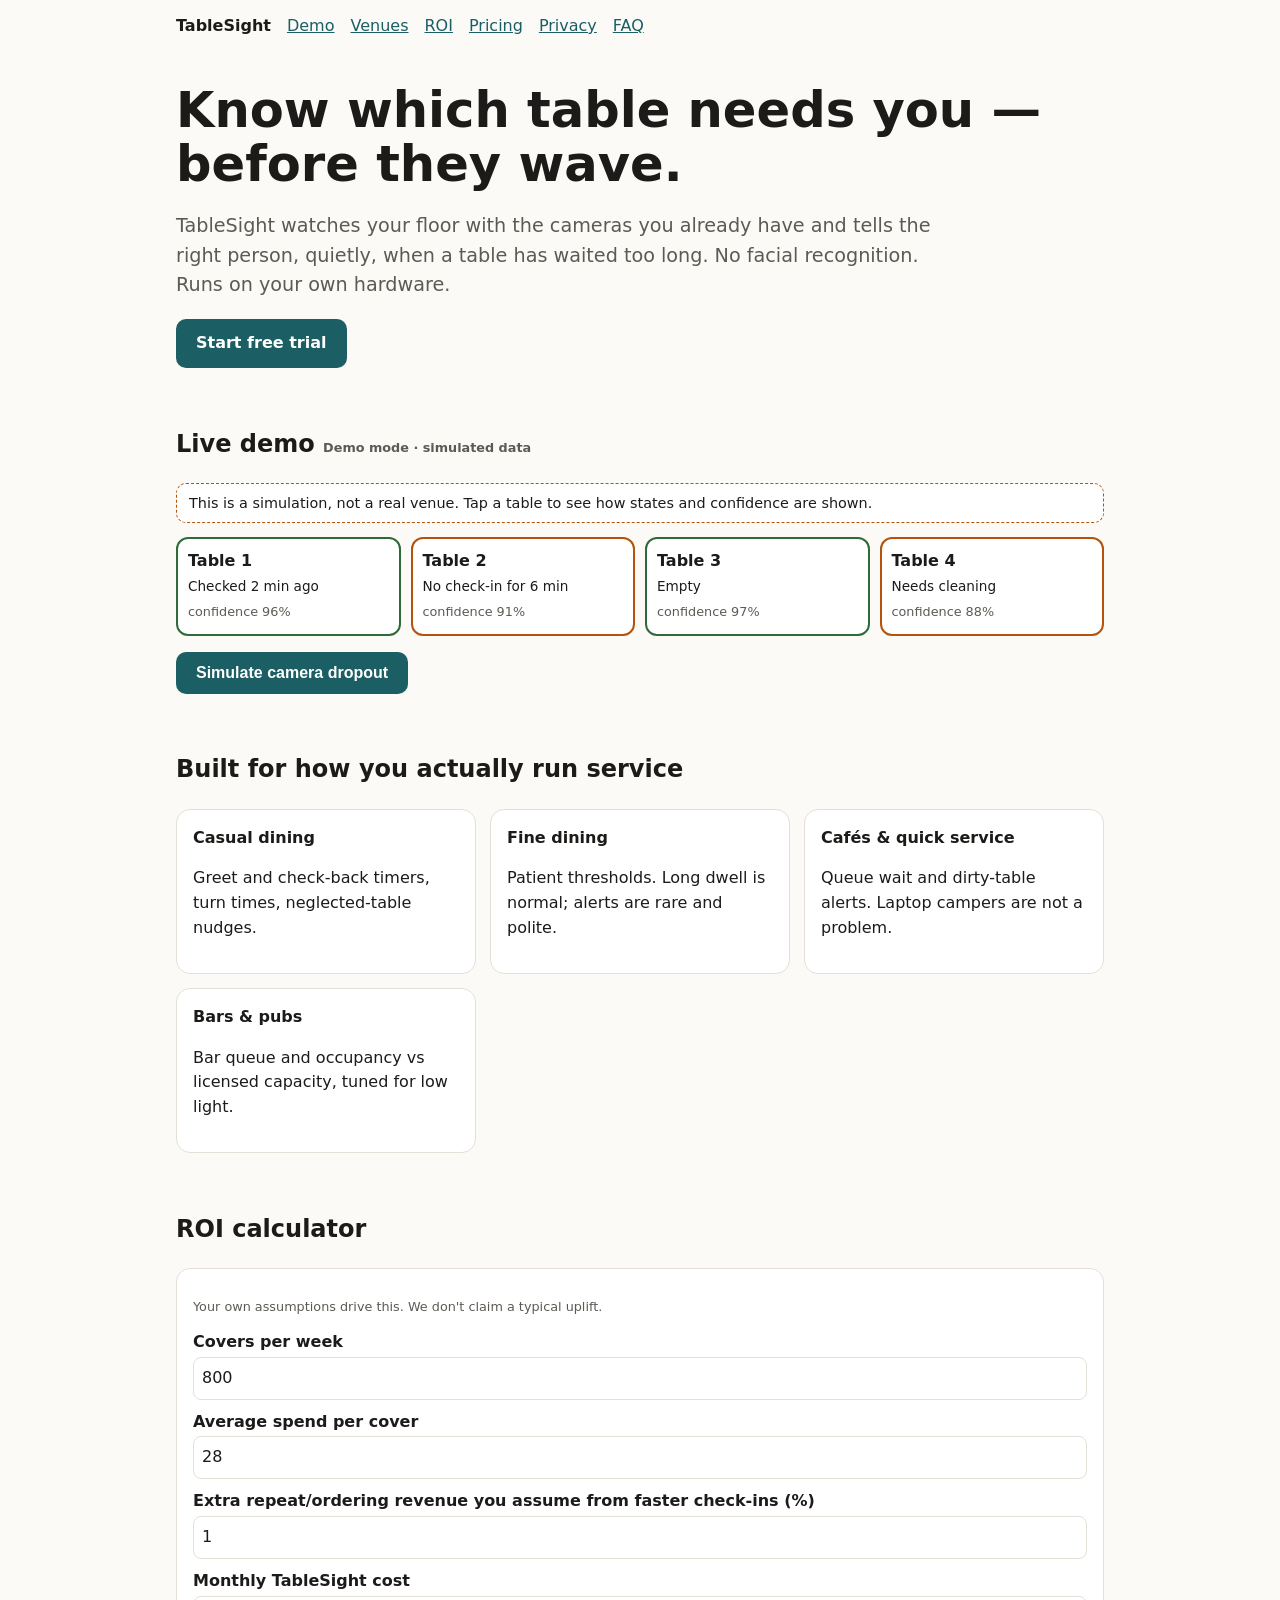
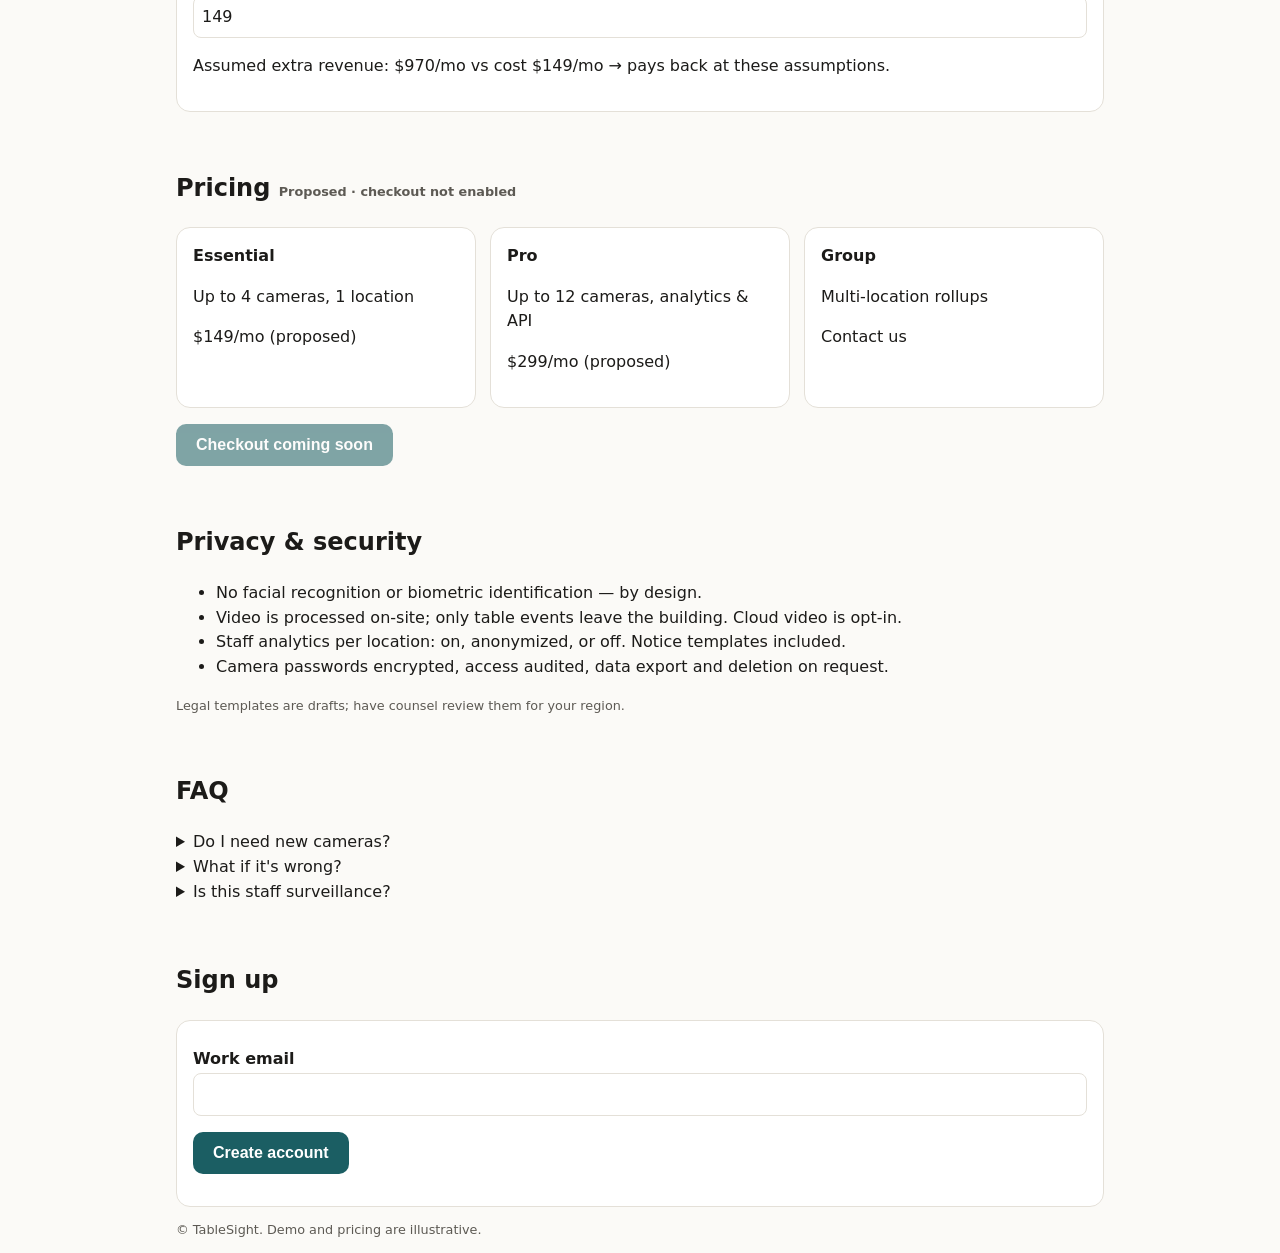
==== tablesight-app/site/index.html @ 15a827b0 "Add i18n, CI, deploy scripts, marketing site, help docs, model card and launch checklist Co-Authored" ====
<!doctype html>
<html lang="en" dir="ltr">
<head>
<meta charset="utf-8">
<meta name="viewport" content="width=device-width, initial-scale=1">
<title>TableSight — know which table needs you, before they ask</title>
<meta name="description" content="Privacy-first floor intelligence for restaurants, cafés and bars. Uses your existing cameras. No facial recognition.">
<style>
:root{--bg:#fbfaf7;--fg:#1c1b19;--mut:#5d5a54;--card:#fff;--line:#e4e0d8;--acc:#1b5e63;--acc-fg:#fff;--warn:#b45309;--ok:#2f6b3a}
@media (prefers-color-scheme:dark){:root{--bg:#141413;--fg:#f1efe9;--mut:#a9a59b;--card:#1d1d1b;--line:#33322e;--acc:#6cc3c8;--acc-fg:#08201f;--warn:#f0a860;--ok:#8fd19b}}
*{box-sizing:border-box}body{margin:0;font:16px/1.55 system-ui,-apple-system,Segoe UI,Roboto,sans-serif;background:var(--bg);color:var(--fg)}
main,header,footer{max-width:960px;margin:0 auto;padding:0 16px}
h1{font-size:clamp(2rem,6vw,3.1rem);line-height:1.1;margin:.6em 0 .3em}h2{margin-top:2.4em}
.lead{font-size:1.2rem;color:var(--mut);max-width:40em}
a{color:var(--acc)}nav{display:flex;gap:16px;flex-wrap:wrap;padding:14px 0}
.btn{display:inline-block;background:var(--acc);color:var(--acc-fg);padding:12px 20px;border-radius:10px;text-decoration:none;font-weight:600;border:0;cursor:pointer;font-size:1rem}
.btn[aria-disabled=true]{opacity:.55;cursor:not-allowed}
.grid{display:grid;gap:14px;grid-template-columns:repeat(auto-fit,minmax(min(240px,100%),1fr))}
.card{background:var(--card);border:1px solid var(--line);border-radius:14px;padding:16px}
.tag{font-size:.8rem;color:var(--mut)}
.floor{display:grid;grid-template-columns:repeat(auto-fit,minmax(140px,1fr));gap:10px}
.tbl{border-radius:12px;border:2px solid var(--line);padding:10px;min-height:84px;background:var(--card)}
.tbl b{display:block}.tbl .s{font-size:.85rem}
.tbl.warn{border-color:var(--warn)}.tbl.ok{border-color:var(--ok)}.tbl.unk{border-style:dashed}
label{display:block;margin:10px 0 2px;font-weight:600}input,select{font:inherit;padding:8px;border-radius:8px;border:1px solid var(--line);background:var(--card);color:var(--fg);width:100%}
.banner{background:var(--card);border:1px dashed var(--warn);padding:8px 12px;border-radius:10px;font-size:.9rem}
:focus-visible{outline:3px solid var(--acc);outline-offset:2px}
table{border-collapse:collapse;width:100%}td,th{padding:8px;border-bottom:1px solid var(--line);text-align:start}
</style>
</head>
<body>
<header><nav aria-label="Primary"><strong>TableSight</strong><a href="#demo">Demo</a><a href="#venues">Venues</a><a href="#roi">ROI</a><a href="#pricing">Pricing</a><a href="#privacy">Privacy</a><a href="#faq">FAQ</a></nav></header>
<main>
<h1>Know which table needs you — before they wave.</h1>
<p class="lead">TableSight watches your floor with the cameras you already have and tells the right person, quietly, when a table has waited too long. No facial recognition. Runs on your own hardware.</p>
<p><a class="btn" href="#signup">Start free trial</a></p>

<h2 id="demo">Live demo <span class="tag">Demo mode · simulated data</span></h2>
<p class="banner">This is a simulation, not a real venue. Tap a table to see how states and confidence are shown.</p>
<div class="floor" id="floor" role="list" aria-live="polite"></div>
<p><button class="btn" id="cut">Simulate camera dropout</button></p>

<h2 id="venues">Built for how you actually run service</h2>
<div class="grid">
<div class="card"><b>Casual dining</b><p>Greet and check-back timers, turn times, neglected-table nudges.</p></div>
<div class="card"><b>Fine dining</b><p>Patient thresholds. Long dwell is normal; alerts are rare and polite.</p></div>
<div class="card"><b>Cafés &amp; quick service</b><p>Queue wait and dirty-table alerts. Laptop campers are not a problem.</p></div>
<div class="card"><b>Bars &amp; pubs</b><p>Bar queue and occupancy vs licensed capacity, tuned for low light.</p></div>
</div>

<h2 id="roi">ROI calculator</h2>
<div class="card" id="roibox"><p class="tag">Your own assumptions drive this. We don't claim a typical uplift.</p>
<label for="cov">Covers per week</label><input id="cov" type="number" value="800" min="0">
<label for="chk">Average spend per cover</label><input id="chk" type="number" value="28" min="0">
<label for="upl">Extra repeat/ordering revenue you assume from faster check-ins (%)</label><input id="upl" type="number" value="1" min="0" step="0.1">
<label for="cost">Monthly TableSight cost</label><input id="cost" type="number" value="149" min="0">
<p id="roiout" role="status"></p></div>

<h2 id="pricing">Pricing <span class="tag">Proposed · checkout not enabled</span></h2>
<div class="grid">
<div class="card"><b>Essential</b><p>Up to 4 cameras, 1 location</p><p>$149/mo (proposed)</p></div>
<div class="card"><b>Pro</b><p>Up to 12 cameras, analytics &amp; API</p><p>$299/mo (proposed)</p></div>
<div class="card"><b>Group</b><p>Multi-location rollups</p><p>Contact us</p></div>
</div>
<p><button class="btn" aria-disabled="true" disabled>Checkout coming soon</button></p>

<h2 id="privacy">Privacy &amp; security</h2>
<ul><li>No facial recognition or biometric identification — by design.</li>
<li>Video is processed on-site; only table events leave the building. Cloud video is opt-in.</li>
<li>Staff analytics per location: on, anonymized, or off. Notice templates included.</li>
<li>Camera passwords encrypted, access audited, data export and deletion on request.</li></ul>
<p class="tag">Legal templates are drafts; have counsel review them for your region.</p>

<h2 id="faq">FAQ</h2>
<details><summary>Do I need new cameras?</summary><p>Usually not. We connect to existing RTSP/ONVIF cameras and many NVRs.</p></details>
<details><summary>What if it's wrong?</summary><p>It says so. Low-confidence or stale views are marked, and you can tap "wrong alert" to correct it.</p></details>
<details><summary>Is this staff surveillance?</summary><p>It's built for coaching and team balance. Individual staff reporting can be turned off per location.</p></details>

<h2 id="signup">Sign up</h2>
<form class="card" onsubmit="event.preventDefault();document.getElementById('su').textContent='Signup is not connected in this static preview.'">
<label for="em">Work email</label><input id="em" type="email" autocomplete="email" required>
<p><button class="btn">Create account</button></p><p id="su" role="status" class="tag"></p></form>
</main>
<footer><p class="tag">© TableSight. Demo and pricing are illustrative.</p></footer>
<script>
const T=[{n:"1",s:"ok",t:"Checked 2 min ago",c:.96},{n:"2",s:"warn",t:"No check-in for 6 min",c:.91},{n:"3",s:"ok",t:"Empty",c:.97},{n:"4",s:"warn",t:"Needs cleaning",c:.88}];
let cut=false;
function draw(){const f=document.getElementById('floor');f.innerHTML='';T.forEach(x=>{const d=document.createElement('div');const unk=cut;d.className='tbl '+(unk?'unk':x.s);d.setAttribute('role','listitem');
d.innerHTML='<b>Table '+x.n+'</b><span class="s">'+(unk?'Camera offline — data may be out of date':x.t)+'</span><br><span class="tag">'+(unk?'confidence: unknown':'confidence '+Math.round(x.c*100)+'%')+'</span>';f.appendChild(d)})}
document.getElementById('cut').onclick=e=>{cut=!cut;e.target.textContent=cut?'Restore camera':'Simulate camera dropout';draw()};draw();
function roi(){const g=id=>+document.getElementById(id).value||0;const gain=g('cov')*g('chk')*4.33*g('upl')/100,cost=g('cost');
document.getElementById('roiout').textContent='Assumed extra revenue: $'+gain.toFixed(0)+'/mo vs cost $'+cost+'/mo → '+(gain>=cost?'pays back at these assumptions':'does not pay back at these assumptions')+'.'}
document.querySelectorAll('#roibox input').forEach(i=>i.oninput=roi);roi();
</script>
</body></html>
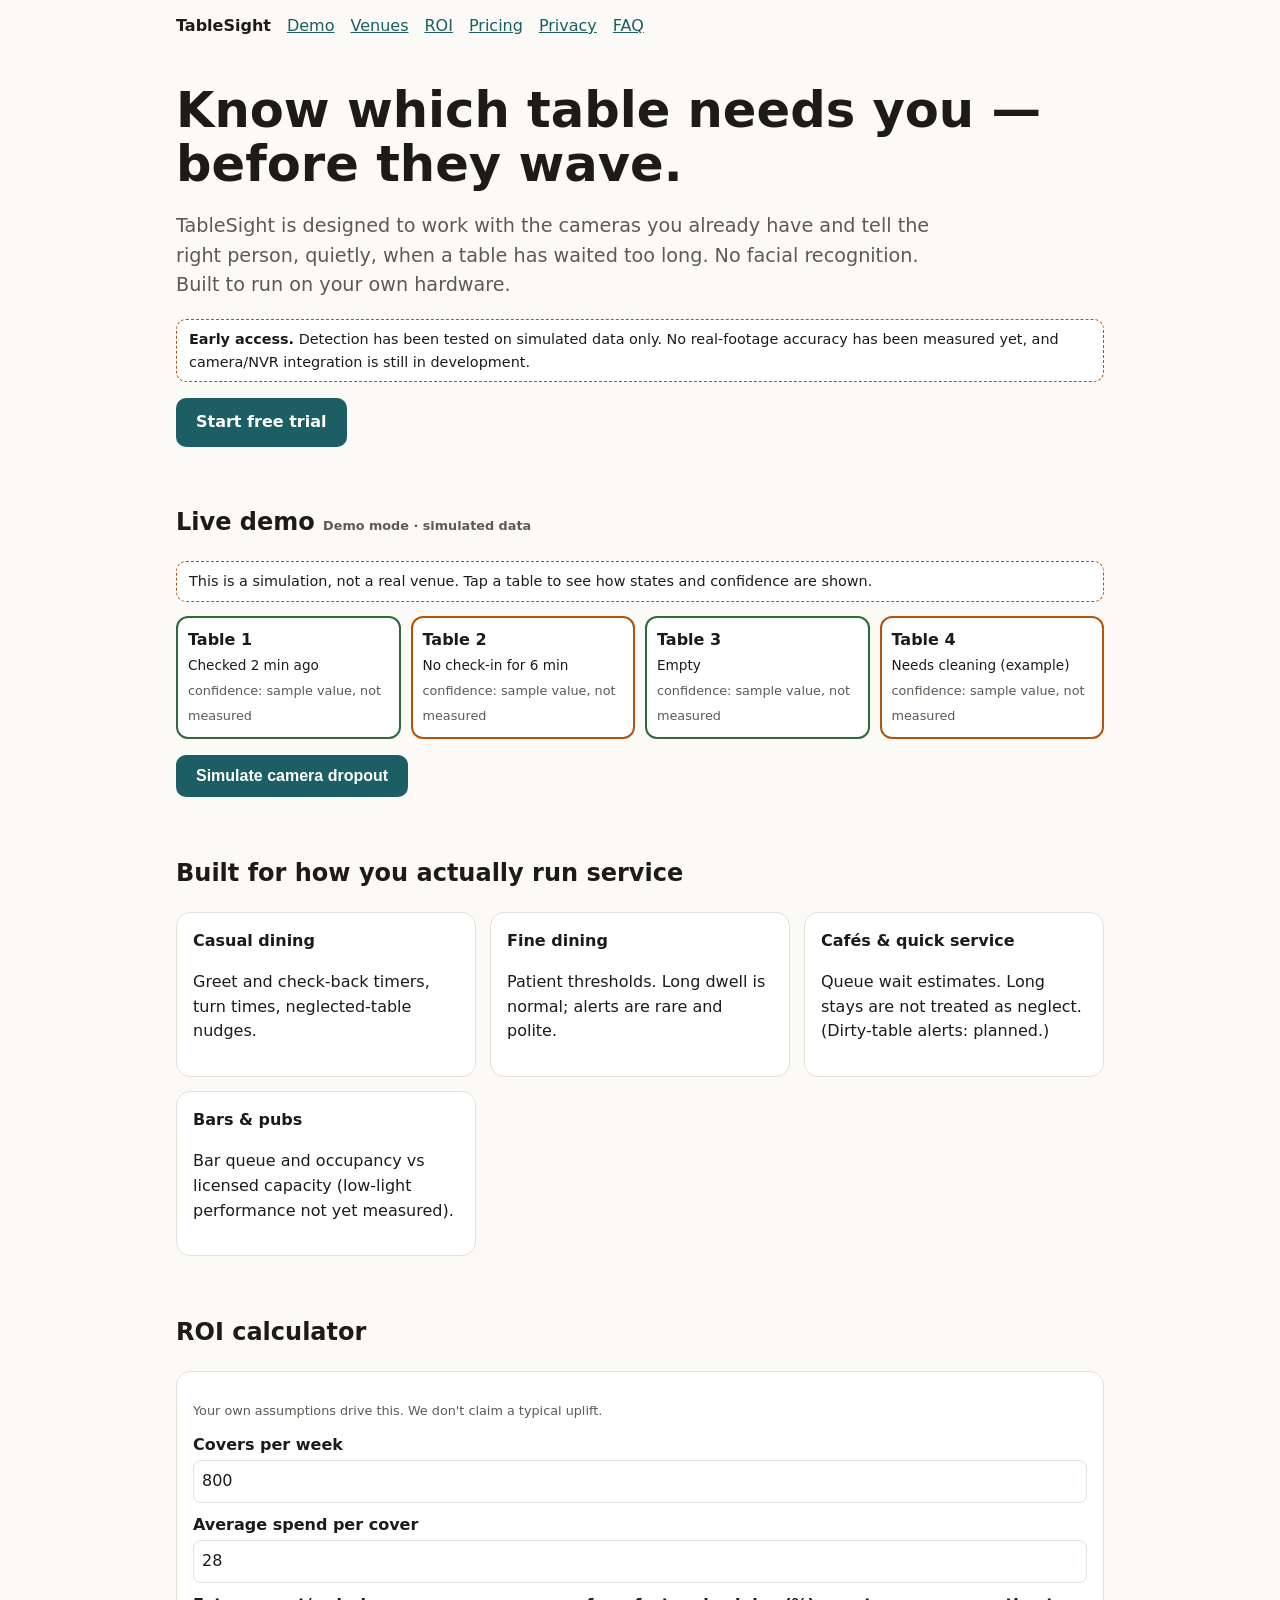
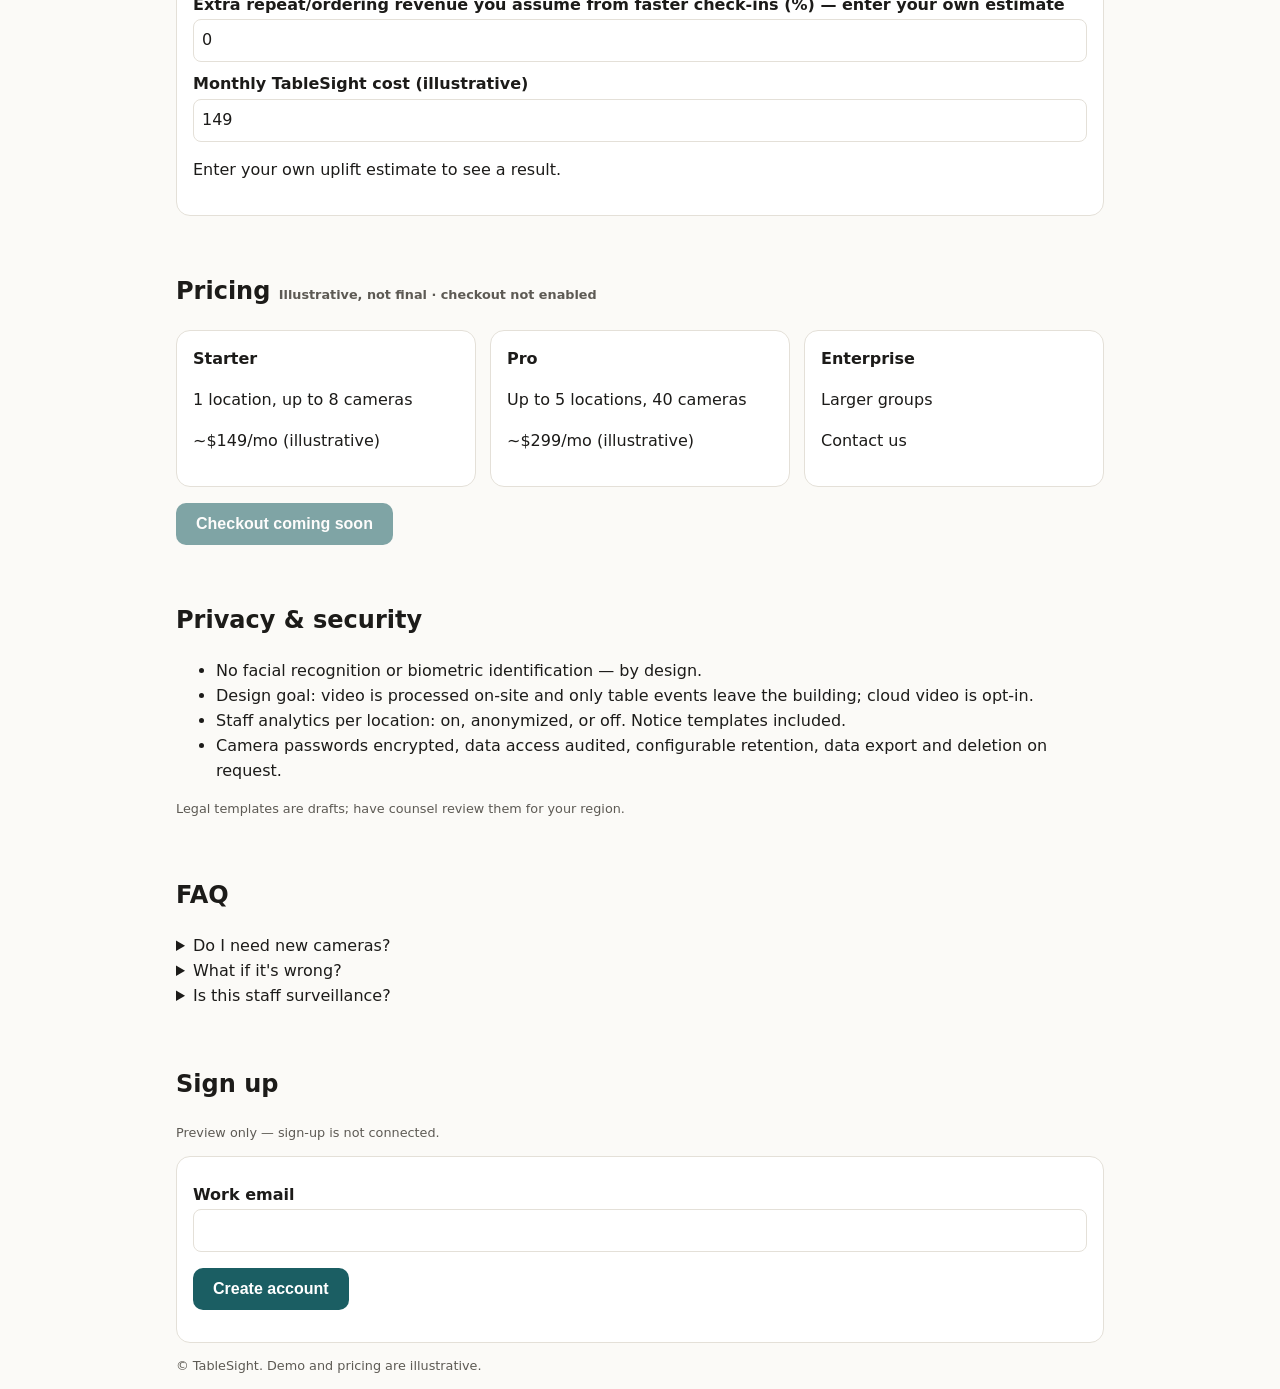
==== commit b843f535: "Address audit: honest site/legal copy, plan-claims test, licence docs, deploy serves web UI, server-" ====
--- a/tablesight-app/site/index.html
+++ b/tablesight-app/site/index.html
@@ -32,7 +32,8 @@
 <header><nav aria-label="Primary"><strong>TableSight</strong><a href="#demo">Demo</a><a href="#venues">Venues</a><a href="#roi">ROI</a><a href="#pricing">Pricing</a><a href="#privacy">Privacy</a><a href="#faq">FAQ</a></nav></header>
 <main>
 <h1>Know which table needs you — before they wave.</h1>
-<p class="lead">TableSight watches your floor with the cameras you already have and tells the right person, quietly, when a table has waited too long. No facial recognition. Runs on your own hardware.</p>
+<p class="lead">TableSight is designed to work with the cameras you already have and tell the right person, quietly, when a table has waited too long. No facial recognition. Built to run on your own hardware.</p>
+<p class="banner" role="note"><strong>Early access.</strong> Detection has been tested on simulated data only. No real-footage accuracy has been measured yet, and camera/NVR integration is still in development.</p>
 <p><a class="btn" href="#signup">Start free trial</a></p>
 
 <h2 id="demo">Live demo <span class="tag">Demo mode · simulated data</span></h2>
@@ -44,52 +45,53 @@
 <div class="grid">
 <div class="card"><b>Casual dining</b><p>Greet and check-back timers, turn times, neglected-table nudges.</p></div>
 <div class="card"><b>Fine dining</b><p>Patient thresholds. Long dwell is normal; alerts are rare and polite.</p></div>
-<div class="card"><b>Cafés &amp; quick service</b><p>Queue wait and dirty-table alerts. Laptop campers are not a problem.</p></div>
-<div class="card"><b>Bars &amp; pubs</b><p>Bar queue and occupancy vs licensed capacity, tuned for low light.</p></div>
+<div class="card"><b>Cafés &amp; quick service</b><p>Queue wait estimates. Long stays are not treated as neglect. (Dirty-table alerts: planned.)</p></div>
+<div class="card"><b>Bars &amp; pubs</b><p>Bar queue and occupancy vs licensed capacity (low-light performance not yet measured).</p></div>
 </div>
 
 <h2 id="roi">ROI calculator</h2>
 <div class="card" id="roibox"><p class="tag">Your own assumptions drive this. We don't claim a typical uplift.</p>
 <label for="cov">Covers per week</label><input id="cov" type="number" value="800" min="0">
 <label for="chk">Average spend per cover</label><input id="chk" type="number" value="28" min="0">
-<label for="upl">Extra repeat/ordering revenue you assume from faster check-ins (%)</label><input id="upl" type="number" value="1" min="0" step="0.1">
-<label for="cost">Monthly TableSight cost</label><input id="cost" type="number" value="149" min="0">
+<label for="upl">Extra repeat/ordering revenue you assume from faster check-ins (%) — enter your own estimate</label><input id="upl" type="number" value="0" min="0" step="0.1">
+<label for="cost">Monthly TableSight cost (illustrative)</label><input id="cost" type="number" value="149" min="0">
 <p id="roiout" role="status"></p></div>
 
-<h2 id="pricing">Pricing <span class="tag">Proposed · checkout not enabled</span></h2>
+<h2 id="pricing">Pricing <span class="tag">Illustrative, not final · checkout not enabled</span></h2>
 <div class="grid">
-<div class="card"><b>Essential</b><p>Up to 4 cameras, 1 location</p><p>$149/mo (proposed)</p></div>
-<div class="card"><b>Pro</b><p>Up to 12 cameras, analytics &amp; API</p><p>$299/mo (proposed)</p></div>
-<div class="card"><b>Group</b><p>Multi-location rollups</p><p>Contact us</p></div>
+<div class="card" data-plan="starter" data-locations="1" data-cameras="8"><b>Starter</b><p>1 location, up to 8 cameras</p><p>~$149/mo (illustrative)</p></div>
+<div class="card" data-plan="pro" data-locations="5" data-cameras="40"><b>Pro</b><p>Up to 5 locations, 40 cameras</p><p>~$299/mo (illustrative)</p></div>
+<div class="card" data-plan="enterprise"><b>Enterprise</b><p>Larger groups</p><p>Contact us</p></div>
 </div>
 <p><button class="btn" aria-disabled="true" disabled>Checkout coming soon</button></p>
 
 <h2 id="privacy">Privacy &amp; security</h2>
 <ul><li>No facial recognition or biometric identification — by design.</li>
-<li>Video is processed on-site; only table events leave the building. Cloud video is opt-in.</li>
+<li>Design goal: video is processed on-site and only table events leave the building; cloud video is opt-in.</li>
 <li>Staff analytics per location: on, anonymized, or off. Notice templates included.</li>
-<li>Camera passwords encrypted, access audited, data export and deletion on request.</li></ul>
+<li>Camera passwords encrypted, data access audited, configurable retention, data export and deletion on request.</li></ul>
 <p class="tag">Legal templates are drafts; have counsel review them for your region.</p>
 
 <h2 id="faq">FAQ</h2>
-<details><summary>Do I need new cameras?</summary><p>Usually not. We connect to existing RTSP/ONVIF cameras and many NVRs.</p></details>
+<details><summary>Do I need new cameras?</summary><p>The goal is no new cameras: RTSP/ONVIF cameras are the target. NVR support is planned, not available yet.</p></details>
 <details><summary>What if it's wrong?</summary><p>It says so. Low-confidence or stale views are marked, and you can tap "wrong alert" to correct it.</p></details>
 <details><summary>Is this staff surveillance?</summary><p>It's built for coaching and team balance. Individual staff reporting can be turned off per location.</p></details>
 
 <h2 id="signup">Sign up</h2>
+<p class="tag">Preview only — sign-up is not connected.</p>
 <form class="card" onsubmit="event.preventDefault();document.getElementById('su').textContent='Signup is not connected in this static preview.'">
 <label for="em">Work email</label><input id="em" type="email" autocomplete="email" required>
 <p><button class="btn">Create account</button></p><p id="su" role="status" class="tag"></p></form>
 </main>
 <footer><p class="tag">© TableSight. Demo and pricing are illustrative.</p></footer>
 <script>
-const T=[{n:"1",s:"ok",t:"Checked 2 min ago",c:.96},{n:"2",s:"warn",t:"No check-in for 6 min",c:.91},{n:"3",s:"ok",t:"Empty",c:.97},{n:"4",s:"warn",t:"Needs cleaning",c:.88}];
+const T=[{n:"1",s:"ok",t:"Checked 2 min ago"},{n:"2",s:"warn",t:"No check-in for 6 min"},{n:"3",s:"ok",t:"Empty"},{n:"4",s:"warn",t:"Needs cleaning (example)"}];
 let cut=false;
 function draw(){const f=document.getElementById('floor');f.innerHTML='';T.forEach(x=>{const d=document.createElement('div');const unk=cut;d.className='tbl '+(unk?'unk':x.s);d.setAttribute('role','listitem');
-d.innerHTML='<b>Table '+x.n+'</b><span class="s">'+(unk?'Camera offline — data may be out of date':x.t)+'</span><br><span class="tag">'+(unk?'confidence: unknown':'confidence '+Math.round(x.c*100)+'%')+'</span>';f.appendChild(d)})}
+d.innerHTML='<b>Table '+x.n+'</b><span class="s">'+(unk?'Camera offline — data may be out of date':x.t)+'</span><br><span class="tag">'+(unk?'confidence: unknown':'confidence: sample value, not measured')+'</span>';f.appendChild(d)})}
 document.getElementById('cut').onclick=e=>{cut=!cut;e.target.textContent=cut?'Restore camera':'Simulate camera dropout';draw()};draw();
 function roi(){const g=id=>+document.getElementById(id).value||0;const gain=g('cov')*g('chk')*4.33*g('upl')/100,cost=g('cost');
-document.getElementById('roiout').textContent='Assumed extra revenue: $'+gain.toFixed(0)+'/mo vs cost $'+cost+'/mo → '+(gain>=cost?'pays back at these assumptions':'does not pay back at these assumptions')+'.'}
+document.getElementById('roiout').textContent=(g('upl')?'Assumed extra revenue: $'+gain.toFixed(0)+'/mo vs cost $'+cost+'/mo → '+(gain>=cost?'pays back at these assumptions':'does not pay back at these assumptions')+'.':'Enter your own uplift estimate to see a result.')}
 document.querySelectorAll('#roibox input').forEach(i=>i.oninput=roi);roi();
 </script>
 </body></html>
